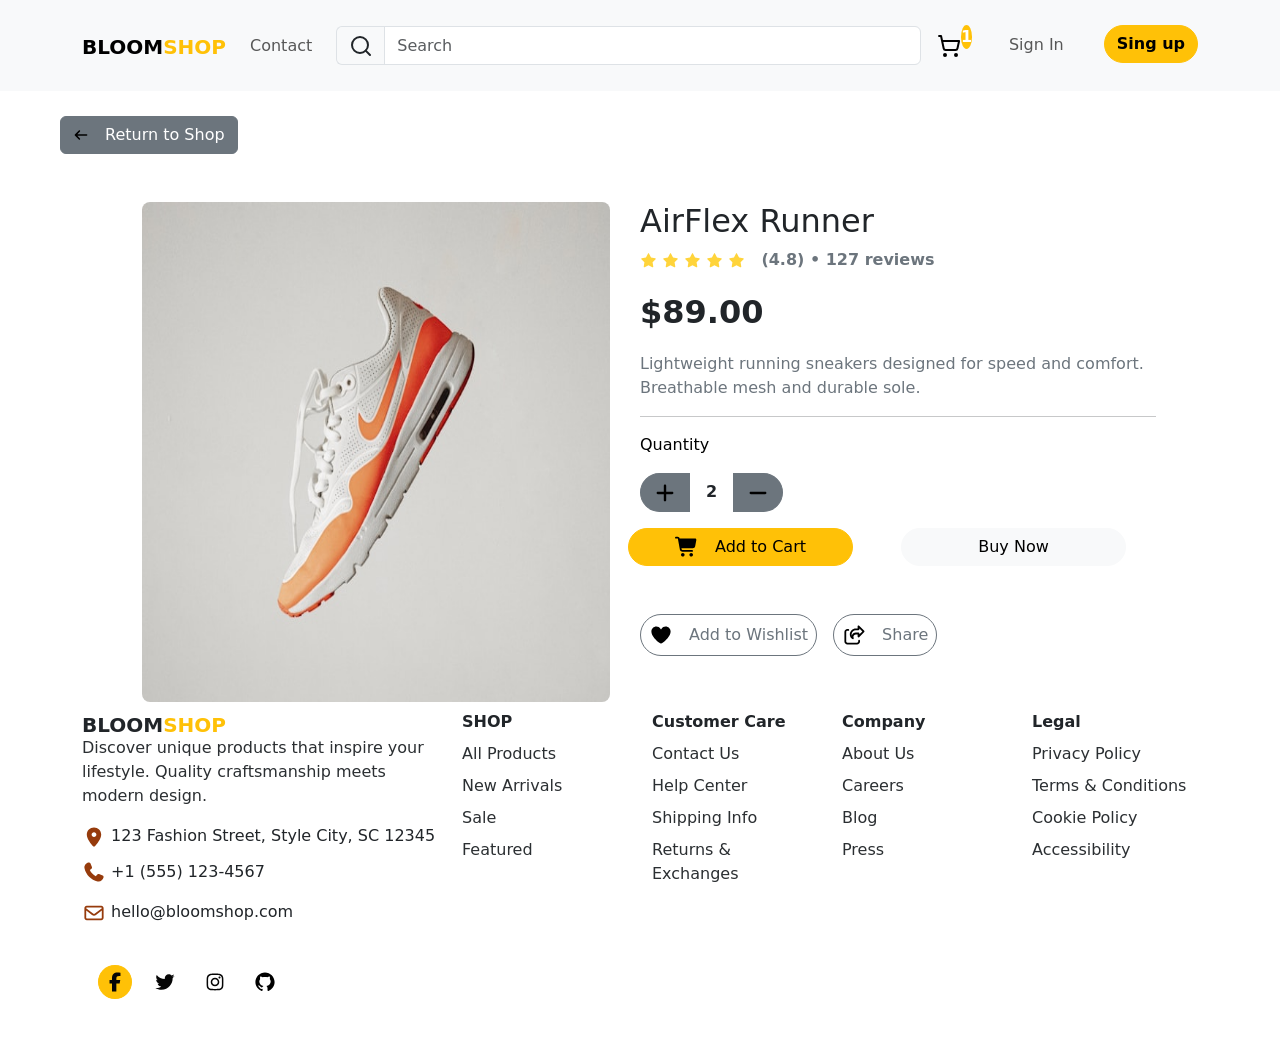
==== product_1.html @ fb699525 "Veiew Product !" ====
<!DOCTYPE html>
<html lang="en">
<head>
    <meta charset="UTF-8">
    <meta name="viewport" content="width=device-width, initial-scale=1.0">
    <title>BloomShop</title>
    <!-- Bootstrap CSS ! -->
    <link href="https://cdn.jsdelivr.net/npm/bootstrap@5.3.8/dist/css/bootstrap.min.css" rel="stylesheet" integrity="sha384-sRIl4kxILFvY47J16cr9ZwB07vP4J8+LH7qKQnuqkuIAvNWLzeN8tE5YBujZqJLB" crossorigin="anonymous">
    <!-- CSS Style ! -->
     <link rel="stylesheet" href="./assets/css/style.css">
</head>
<body>
    <!-- navbar  -->
    <nav class="navbar navbar-expand-lg bg-body-tertiary fixed-top">
        <div class="container">
            <button class="navbar-toggler ms-auto" type="button" data-bs-toggle="collapse" data-bs-target="#navbarTogglerDemo01" aria-controls="navbarTogglerDemo01" aria-expanded="false" aria-label="Toggle navigation">
            <span class="navbar-toggler-icon"></span>
            </button>
            <div class="collapse navbar-collapse" id="navbarTogglerDemo01">
            <a class="navbar-brand fw-bold fs-5 d-lg-flex d-inline-flex justify-content-center align-items-center pt-4 notranslate"  href="#">
                <p>BLOOM</p>
                <p class="text-warning">SHOP</p>
            </a>
            <ul class="navbar-nav me-auto mb-2 mb-lg-0">
                </li>
                <li class="nav-item">
                <a class="nav-link text-nowrap" href="#">Contact</a>
                </li>
            </ul>
            <form class="d-flex input-group w-100 ms-lg-3" role="search">
                <button class="btn border border-end-0" type="submit">
                    <svg xmlns="http://www.w3.org/2000/svg" width="24" height="24" viewBox="0 0 24 24" fill="none" stroke="currentColor" stroke-width="2" stroke-linecap="round" stroke-linejoin="round" class="lucide lucide-search h-5 w-5 text-gray-700" aria-hidden="true"><path d="m21 21-4.34-4.34"></path><circle cx="11" cy="11" r="8"></circle></svg>
                </button>
                <input class="form-control me-2" type="search" placeholder="Search" aria-label="Search"/>
            </form>
            <ul class="navbar-nav me-auto mb-2 mb-lg-0 mt-3 mt-lg-0 d-flex">
                <li class="nav-item">
                <a class="nav-link active position-relative" aria-current="page" href="#">
                    <svg xmlns="http://www.w3.org/2000/svg" width="24" height="24" viewBox="0 0 24 24" fill="none" stroke="currentColor" stroke-width="2" stroke-linecap="round" stroke-linejoin="round" class="lucide lucide-shopping-cart h-6 w-6 text-gray-700 group-hover:text-gray-900 transition-colors" aria-hidden="true"><circle cx="8" cy="21" r="1"></circle><circle cx="19" cy="21" r="1"></circle><path d="M2.05 2.05h2l2.66 12.42a2 2 0 0 0 2 1.58h9.78a2 2 0 0 0 1.95-1.57l1.65-7.43H5.12"></path></svg>
                    <span class="bg-warning text-white fw-bold rounded-circle position-absolute top-0 start-20 w-lg-25">1</span>
                </a>
                </li>
                <li class="nav-item mx-lg-4 text-nowrap mb-2 mb-lg-0">
                <a class="nav-link btn btn-dark rounded-pill px-lg-3" href="#">Sign In</a>
                </li>
                <li class="nav-item  d-block">
                <a class="btn btn-warning rounded-pill fw-bold small text-nowrap w-100" href="#">Sing up</a>
                </li>
            </ul>
            </div>
        </div>
    </nav>

    <!-- Button Return To Shop -->
    <div class = "back-home" style="margin-top: 100px;">
        <div class="container ms-5 pt-3 pb-5">
            <a href="./index.html" class="btn btn-secondary justify-content-center align-items-center d-inline-flex">
                <svg xmlns="http://www.w3.org/2000/svg" class="me-3" width="16" heigth = "16" viewBox="0 0 640 640"><!--!Font Awesome Free v7.3.1 by @fontawesome - https://fontawesome.com License - https://fontawesome.com/license/free Copyright 2026 Fonticons, Inc.--><path fill="rgb(0, 0, 0)" d="M73.4 297.4C60.9 309.9 60.9 330.2 73.4 342.7L233.4 502.7C245.9 515.2 266.2 515.2 278.7 502.7C291.2 490.2 291.2 469.9 278.7 457.4L173.3 352L544 352C561.7 352 576 337.7 576 320C576 302.3 561.7 288 544 288L173.3 288L278.7 182.6C291.2 170.1 291.2 149.8 278.7 137.3C266.2 124.8 245.9 124.8 233.4 137.3L73.4 297.3z"/></svg>
                Return to Shop
            </a>
        </div>
    </div>

    <!-- View Product -->
    <div class="view-product">
        <div class="container">
            <div class="row ms-lg-5">
                <!-- col left -->
                <div class="col-lg-5 col-xl-5 me-lg-2 me-lg-5 mb-3 mb-lg-0">
                    <img class="rounded-3" src="./assets/img/product_1.jpg" alt="AirFlex Runner">
                </div>
                <!-- col right -->
                <div class="col-lg-7 col-xl-6">
                    <div class="info-prodect">
                        <h2>AirFlex Runner</h2>
                        <div class="review d-flex">
                            <div class="start me-3">
                                <svg xmlns="http://www.w3.org/2000/svg" width = "17" height = "24" viewBox="0 0 640 640"><!--!Font Awesome Free v7.3.1 by @fontawesome - https://fontawesome.com License - https://fontawesome.com/license/free Copyright 2026 Fonticons, Inc.--><path fill="rgb(255, 212, 59)" d="M341.5 45.1C337.4 37.1 329.1 32 320.1 32C311.1 32 302.8 37.1 298.7 45.1L225.1 189.3L65.2 214.7C56.3 216.1 48.9 222.4 46.1 231C43.3 239.6 45.6 249 51.9 255.4L166.3 369.9L141.1 529.8C139.7 538.7 143.4 547.7 150.7 553C158 558.3 167.6 559.1 175.7 555L320.1 481.6L464.4 555C472.4 559.1 482.1 558.3 489.4 553C496.7 547.7 500.4 538.8 499 529.8L473.7 369.9L588.1 255.4C594.5 249 596.7 239.6 593.9 231C591.1 222.4 583.8 216.1 574.8 214.7L415 189.3L341.5 45.1z"/></svg>
                                <svg xmlns="http://www.w3.org/2000/svg" width = "17" height = "24" viewBox="0 0 640 640"><!--!Font Awesome Free v7.3.1 by @fontawesome - https://fontawesome.com License - https://fontawesome.com/license/free Copyright 2026 Fonticons, Inc.--><path fill="rgb(255, 212, 59)" d="M341.5 45.1C337.4 37.1 329.1 32 320.1 32C311.1 32 302.8 37.1 298.7 45.1L225.1 189.3L65.2 214.7C56.3 216.1 48.9 222.4 46.1 231C43.3 239.6 45.6 249 51.9 255.4L166.3 369.9L141.1 529.8C139.7 538.7 143.4 547.7 150.7 553C158 558.3 167.6 559.1 175.7 555L320.1 481.6L464.4 555C472.4 559.1 482.1 558.3 489.4 553C496.7 547.7 500.4 538.8 499 529.8L473.7 369.9L588.1 255.4C594.5 249 596.7 239.6 593.9 231C591.1 222.4 583.8 216.1 574.8 214.7L415 189.3L341.5 45.1z"/></svg>
                                <svg xmlns="http://www.w3.org/2000/svg" width = "17" height = "24" viewBox="0 0 640 640"><!--!Font Awesome Free v7.3.1 by @fontawesome - https://fontawesome.com License - https://fontawesome.com/license/free Copyright 2026 Fonticons, Inc.--><path fill="rgb(255, 212, 59)" d="M341.5 45.1C337.4 37.1 329.1 32 320.1 32C311.1 32 302.8 37.1 298.7 45.1L225.1 189.3L65.2 214.7C56.3 216.1 48.9 222.4 46.1 231C43.3 239.6 45.6 249 51.9 255.4L166.3 369.9L141.1 529.8C139.7 538.7 143.4 547.7 150.7 553C158 558.3 167.6 559.1 175.7 555L320.1 481.6L464.4 555C472.4 559.1 482.1 558.3 489.4 553C496.7 547.7 500.4 538.8 499 529.8L473.7 369.9L588.1 255.4C594.5 249 596.7 239.6 593.9 231C591.1 222.4 583.8 216.1 574.8 214.7L415 189.3L341.5 45.1z"/></svg>
                                <svg xmlns="http://www.w3.org/2000/svg" width = "17" height = "24" viewBox="0 0 640 640"><!--!Font Awesome Free v7.3.1 by @fontawesome - https://fontawesome.com License - https://fontawesome.com/license/free Copyright 2026 Fonticons, Inc.--><path fill="rgb(255, 212, 59)" d="M341.5 45.1C337.4 37.1 329.1 32 320.1 32C311.1 32 302.8 37.1 298.7 45.1L225.1 189.3L65.2 214.7C56.3 216.1 48.9 222.4 46.1 231C43.3 239.6 45.6 249 51.9 255.4L166.3 369.9L141.1 529.8C139.7 538.7 143.4 547.7 150.7 553C158 558.3 167.6 559.1 175.7 555L320.1 481.6L464.4 555C472.4 559.1 482.1 558.3 489.4 553C496.7 547.7 500.4 538.8 499 529.8L473.7 369.9L588.1 255.4C594.5 249 596.7 239.6 593.9 231C591.1 222.4 583.8 216.1 574.8 214.7L415 189.3L341.5 45.1z"/></svg>
                                <svg xmlns="http://www.w3.org/2000/svg" width = "17" height = "24" viewBox="0 0 640 640"><!--!Font Awesome Free v7.3.1 by @fontawesome - https://fontawesome.com License - https://fontawesome.com/license/free Copyright 2026 Fonticons, Inc.--><path fill="rgb(255, 212, 59)" d="M341.5 45.1C337.4 37.1 329.1 32 320.1 32C311.1 32 302.8 37.1 298.7 45.1L225.1 189.3L65.2 214.7C56.3 216.1 48.9 222.4 46.1 231C43.3 239.6 45.6 249 51.9 255.4L166.3 369.9L141.1 529.8C139.7 538.7 143.4 547.7 150.7 553C158 558.3 167.6 559.1 175.7 555L320.1 481.6L464.4 555C472.4 559.1 482.1 558.3 489.4 553C496.7 547.7 500.4 538.8 499 529.8L473.7 369.9L588.1 255.4C594.5 249 596.7 239.6 593.9 231C591.1 222.4 583.8 216.1 574.8 214.7L415 189.3L341.5 45.1z"/></svg>
                            </div>
                            <p class="fw-bold fs-6 text-secondary">(4.8) • 127 reviews</p>
                        </div>
                        <p class="fw-bold fs-2">$89.00</p>
                        <p class="text-secondary">Lightweight running sneakers designed for speed and comfort. Breathable mesh and durable sole.</p>
                        <hr>
                        <p class="text-black">Quantity</p>
                        <div class="quantity d-inline-flex justify-content-center align-items-baseline ">
                            <div class = "add btn btn-secondary rounded-start-pill">
                                <svg xmlns="http://www.w3.org/2000/svg" width = "24" height= "24" viewBox="0 0 640 640"><!--!Font Awesome Free v7.3.1 by @fontawesome - https://fontawesome.com License - https://fontawesome.com/license/free Copyright 2026 Fonticons, Inc.--><path fill="rgb(0, 0, 0)" d="M352 128C352 110.3 337.7 96 320 96C302.3 96 288 110.3 288 128L288 288L128 288C110.3 288 96 302.3 96 320C96 337.7 110.3 352 128 352L288 352L288 512C288 529.7 302.3 544 320 544C337.7 544 352 529.7 352 512L352 352L512 352C529.7 352 544 337.7 544 320C544 302.3 529.7 288 512 288L352 288L352 128z"/></svg>
                            </div>
                            <p class="fw-bold px-3">2</p>
                            <div class = "add btn btn-secondary rounded-end-pill">
                                <svg xmlns="http://www.w3.org/2000/svg" width = "24" height= "24" viewBox="0 0 640 640"><!--!Font Awesome Free v7.3.1 by @fontawesome - https://fontawesome.com License - https://fontawesome.com/license/free Copyright 2026 Fonticons, Inc.--><path fill="rgb(0, 0, 0)" d="M96 320C96 302.3 110.3 288 128 288L512 288C529.7 288 544 302.3 544 320C544 337.7 529.7 352 512 352L128 352C110.3 352 96 337.7 96 320z"/></svg>
                            </div>
                        </div>
                        <div class = "row d-flex mt-2 gap-5">
                            <div class="col-lg-5 btn btn-warning rounded-pill d-flex justify-content-center align-items-center">
                                <svg class="me-3" xmlns="http://www.w3.org/2000/svg" width = "24" height= "24" viewBox="0 0 640 640"><!--!Font Awesome Free v7.3.1 by @fontawesome - https://fontawesome.com License - https://fontawesome.com/license/free Copyright 2026 Fonticons, Inc.--><path fill="rgb(0, 0, 0)" d="M24 48C10.7 48 0 58.7 0 72C0 85.3 10.7 96 24 96L69.3 96C73.2 96 76.5 98.8 77.2 102.6L129.3 388.9C135.5 423.1 165.3 448 200.1 448L456 448C469.3 448 480 437.3 480 424C480 410.7 469.3 400 456 400L200.1 400C188.5 400 178.6 391.7 176.5 380.3L171.4 352L475 352C505.8 352 532.2 330.1 537.9 299.8L568.9 133.9C572.6 114.2 557.5 96 537.4 96L124.7 96L124.3 94C119.5 67.4 96.3 48 69.2 48L24 48zM208 576C234.5 576 256 554.5 256 528C256 501.5 234.5 480 208 480C181.5 480 160 501.5 160 528C160 554.5 181.5 576 208 576zM432 576C458.5 576 480 554.5 480 528C480 501.5 458.5 480 432 480C405.5 480 384 501.5 384 528C384 554.5 405.5 576 432 576z"/></svg>
                                Add to Cart
                            </div>
                            <div class="btn btn-light col-lg-5 rounded-pill">
                                Buy Now
                            </div>
                        </div>
                        <div class = "action-like d-flex mt-5 gap-3">
                            <div class = "btn btn-outline-secondary rounded-pill p-2  d-flex justify-content-center align-items-center">
                                <svg class = "me-3" xmlns="http://www.w3.org/2000/svg"  width = "24" height= "24" viewBox="0 0 640 640"><!--!Font Awesome Free v7.3.1 by @fontawesome - https://fontawesome.com License - https://fontawesome.com/license/free Copyright 2026 Fonticons, Inc.--><path fill="rgb(0, 0, 0)" d="M305 151.1L320 171.8L335 151.1C360 116.5 400.2 96 442.9 96C516.4 96 576 155.6 576 229.1L576 231.7C576 343.9 436.1 474.2 363.1 529.9C350.7 539.3 335.5 544 320 544C304.5 544 289.2 539.4 276.9 529.9C203.9 474.2 64 343.9 64 231.7L64 229.1C64 155.6 123.6 96 197.1 96C239.8 96 280 116.5 305 151.1z"/></svg>
                                Add to Wishlist
                            </div>
                            <div class = "btn btn-outline-secondary rounded-pill p-2 d-flex justify-content-center align-items-center">
                                <svg class = "me-3" xmlns="http://www.w3.org/2000/svg"  width = "24" height= "24"  viewBox="0 0 640 640"><!--!Font Awesome Free v7.3.1 by @fontawesome - https://fontawesome.com License - https://fontawesome.com/license/free Copyright 2026 Fonticons, Inc.--><path fill="rgb(0, 0, 0)" d="M457.5 71C450.6 64.1 440.3 62.1 431.3 65.8C422.3 69.5 416.5 78.3 416.5 88L416.5 144L368.5 144C280.1 144 208.5 215.6 208.5 304C208.5 350.7 229.2 384.4 252.1 407.4C260.2 415.6 268.6 422.3 276.4 427.8C285.6 434.3 298.1 433.5 306.5 425.9C314.9 418.3 316.7 405.9 311 396.1C307.4 389.8 304.5 381.2 304.5 369.4C304.5 333.2 333.8 303.9 370 303.9L416.5 303.9L416.5 359.9C416.5 369.6 422.3 378.4 431.3 382.1C440.3 385.8 450.6 383.8 457.5 376.9L593.5 240.9C602.9 231.5 602.9 216.3 593.5 207L457.5 71zM464.5 168L464.5 145.9L542.6 224L464.5 302.1L464.5 280C464.5 266.7 453.8 256 440.5 256L370 256C319.1 256 276.1 289.5 261.7 335.6C258.4 326.2 256.5 315.8 256.5 304C256.5 242.1 306.6 192 368.5 192L440.5 192C453.8 192 464.5 181.3 464.5 168zM144.5 160C100.3 160 64.5 195.8 64.5 240L64.5 496C64.5 540.2 100.3 576 144.5 576L400.5 576C444.7 576 480.5 540.2 480.5 496L480.5 472C480.5 458.7 469.8 448 456.5 448C443.2 448 432.5 458.7 432.5 472L432.5 496C432.5 513.7 418.2 528 400.5 528L144.5 528C126.8 528 112.5 513.7 112.5 496L112.5 240C112.5 222.3 126.8 208 144.5 208L168.5 208C181.8 208 192.5 197.3 192.5 184C192.5 170.7 181.8 160 168.5 160L144.5 160z"/></svg>
                                Share
                            </div>
                        </div>
                    </div>
                </div>
            </div>
        </div>
    </div>


    <!-- footer -->
     <footer>
        <div class="container pt-2">
            <div class="row">
                <!-- Cột 1 -->
                <div class="col-lg-4 col-md-6 mb-md-5 bg-white">
                    <div class="d-flex flex-column">
                        <a class="fw-bold fs-5 d-lg-flex d-inline-flex align-items-center text-decoration-none notranslate" style="margin-bottom: -20px;" href="#!">
                            <p class="text-dark">BLOOM</p>
                            <p class="text-warning">SHOP</p>
                        </a>
                        <p class="text-secondary-emphasis">Discover unique products that inspire your lifestyle. Quality craftsmanship meets modern design.</p>
                    </div>
                    <div class="d-flex flex-column gap-3">
                        <address  style="margin-bottom: -5px;">
                            <svg xmlns="http://www.w3.org/2000/svg"  width="24" height="24"  viewBox="0 0 640 640"><path fill="rgb(150, 59, 12)" d="M128 252.6C128 148.4 214 64 320 64C426 64 512 148.4 512 252.6C512 371.9 391.8 514.9 341.6 569.4C329.8 582.2 310.1 582.2 298.3 569.4C248.1 514.9 127.9 371.9 127.9 252.6zM320 320C355.3 320 384 291.3 384 256C384 220.7 355.3 192 320 192C284.7 192 256 220.7 256 256C256 291.3 284.7 320 320 320z"/></svg>
                            123 Fashion Street, Style City, SC 12345
                        </address>          
                        <div>
                            <svg xmlns="http://www.w3.org/2000/svg" width="24" height="24" viewBox="0 0 640 640"><path fill="rgb(150, 59, 12)" d="M224.2 89C216.3 70.1 195.7 60.1 176.1 65.4L170.6 66.9C106 84.5 50.8 147.1 66.9 223.3C104 398.3 241.7 536 416.7 573.1C493 589.3 555.5 534 573.1 469.4L574.6 463.9C580 444.2 569.9 423.6 551.1 415.8L453.8 375.3C437.3 368.4 418.2 373.2 406.8 387.1L368.2 434.3C297.9 399.4 241.3 341 208.8 269.3L253 233.3C266.9 222 271.6 202.9 264.8 186.3L224.2 89z"/></svg>
                            +1 (555) 123-4567
                        </div>        
                        <div>
                            <svg xmlns="http://www.w3.org/2000/svg" width="24" height="24" viewBox="0 0 640 640"><path fill="rgb(150, 59, 12)" d="M125.4 128C91.5 128 64 155.5 64 189.4C64 190.3 64 191.1 64.1 192L64 192L64 448C64 483.3 92.7 512 128 512L512 512C547.3 512 576 483.3 576 448L576 192L575.9 192C575.9 191.1 576 190.3 576 189.4C576 155.5 548.5 128 514.6 128L125.4 128zM528 256.3L528 448C528 456.8 520.8 464 512 464L128 464C119.2 464 112 456.8 112 448L112 256.3L266.8 373.7C298.2 397.6 341.7 397.6 373.2 373.7L528 256.3zM112 189.4C112 182 118 176 125.4 176L514.6 176C522 176 528 182 528 189.4C528 193.6 526 197.6 522.7 200.1L344.2 335.5C329.9 346.3 310.1 346.3 295.8 335.5L117.3 200.1C114 197.6 112 193.6 112 189.4z"/></svg>
                            hello@bloomshop.com
                        </div>     
                        <div class="mt-2 d-flex gap-3 p-3">
                            <a href="#!" class="text-decoration-none btn rounded-circle btn-warning p-1">
                                <svg xmlns="http://www.w3.org/2000/svg" width="24" height="24" viewBox="0 0 640 640"><path fill="rgb(6, 6, 6)" d="M240 363.3L240 576L356 576L356 363.3L442.5 363.3L460.5 265.5L356 265.5L356 230.9C356 179.2 376.3 159.4 428.7 159.4C445 159.4 458.1 159.8 465.7 160.6L465.7 71.9C451.4 68 416.4 64 396.2 64C289.3 64 240 114.5 240 223.4L240 265.5L174 265.5L174 363.3L240 363.3z"/></svg>
                            </a>                           
                            <a href="#!" class="text-decoration-none btn rounded-circle  p-1">
                                 <svg xmlns="http://www.w3.org/2000/svg" width="24" height="24" viewBox="0 0 640 640"><path fill="rgb(6, 6, 6)" d="M523.4 215.7C523.7 220.2 523.7 224.8 523.7 229.3C523.7 368 418.1 527.9 225.1 527.9C165.6 527.9 110.4 510.7 64 480.8C72.4 481.8 80.6 482.1 89.3 482.1C138.4 482.1 183.5 465.5 219.6 437.3C173.5 436.3 134.8 406.1 121.5 364.5C128 365.5 134.5 366.1 141.3 366.1C150.7 366.1 160.1 364.8 168.9 362.5C120.8 352.8 84.8 310.5 84.8 259.5L84.8 258.2C98.8 266 115 270.9 132.2 271.5C103.9 252.7 85.4 220.5 85.4 184.1C85.4 164.6 90.6 146.7 99.7 131.1C151.4 194.8 229 236.4 316.1 240.9C314.5 233.1 313.5 225 313.5 216.9C313.5 159.1 360.3 112 418.4 112C448.6 112 475.9 124.7 495.1 145.1C518.8 140.6 541.6 131.8 561.7 119.8C553.9 144.2 537.3 164.6 515.6 177.6C536.7 175.3 557.2 169.5 576 161.4C561.7 182.2 543.8 200.7 523.4 215.7z"/></svg>
                            </a>                            
                            <a href="#!" class="text-decoration-none btn rounded-circle  p-1">
                                <svg xmlns="http://www.w3.org/2000/svg" width="24" height="24" viewBox="0 0 640 640"><path fill="rgb(6, 6, 6)" d="M320.3 205C256.8 204.8 205.2 256.2 205 319.7C204.8 383.2 256.2 434.8 319.7 435C383.2 435.2 434.8 383.8 435 320.3C435.2 256.8 383.8 205.2 320.3 205zM319.7 245.4C360.9 245.2 394.4 278.5 394.6 319.7C394.8 360.9 361.5 394.4 320.3 394.6C279.1 394.8 245.6 361.5 245.4 320.3C245.2 279.1 278.5 245.6 319.7 245.4zM413.1 200.3C413.1 185.5 425.1 173.5 439.9 173.5C454.7 173.5 466.7 185.5 466.7 200.3C466.7 215.1 454.7 227.1 439.9 227.1C425.1 227.1 413.1 215.1 413.1 200.3zM542.8 227.5C541.1 191.6 532.9 159.8 506.6 133.6C480.4 107.4 448.6 99.2 412.7 97.4C375.7 95.3 264.8 95.3 227.8 97.4C192 99.1 160.2 107.3 133.9 133.5C107.6 159.7 99.5 191.5 97.7 227.4C95.6 264.4 95.6 375.3 97.7 412.3C99.4 448.2 107.6 480 133.9 506.2C160.2 532.4 191.9 540.6 227.8 542.4C264.8 544.5 375.7 544.5 412.7 542.4C448.6 540.7 480.4 532.5 506.6 506.2C532.8 480 541 448.2 542.8 412.3C544.9 375.3 544.9 264.5 542.8 227.5zM495 452C487.2 471.6 472.1 486.7 452.4 494.6C422.9 506.3 352.9 503.6 320.3 503.6C287.7 503.6 217.6 506.2 188.2 494.6C168.6 486.8 153.5 471.7 145.6 452C133.9 422.5 136.6 352.5 136.6 319.9C136.6 287.3 134 217.2 145.6 187.8C153.4 168.2 168.5 153.1 188.2 145.2C217.7 133.5 287.7 136.2 320.3 136.2C352.9 136.2 423 133.6 452.4 145.2C472 153 487.1 168.1 495 187.8C506.7 217.3 504 287.3 504 319.9C504 352.5 506.7 422.6 495 452z"/></svg>
                            </a>      
                            <a href="#!" class="text-decoration-none btn rounded-circle  p-1">
                                <svg xmlns="http://www.w3.org/2000/svg" width="24" height="24" viewBox="0 0 640 640"><path fill="rgb(0, 0, 0)" d="M280.5 426.5C214.5 418.5 168 371 168 309.5C168 284.5 177 257.5 192 239.5C185.5 223 186.5 188 194 173.5C214 171 241 181.5 257 196C276 190 296 187 320.5 187C345 187 365 190 383 195.5C398.5 181.5 426 171 446 173.5C453 187 454 222 447.5 239C463.5 258 472 283.5 472 309.5C472 371 425.5 417.5 358.5 426C375.5 437 387 461 387 488.5L387 540.5C387 555.5 399.5 564 414.5 558C505 523.5 576 433 576 321C576 179.5 461 64 319.5 64C178 64 64 179.5 64 321C64 432 134.5 524 229.5 558.5C243 563.5 256 554.5 256 541L256 501C249 504 240 506 232 506C199 506 179.5 488 165.5 454.5C160 441 154 433 142.5 431.5C136.5 431 134.5 428.5 134.5 425.5C134.5 419.5 144.5 415 154.5 415C169 415 181.5 424 194.5 442.5C204.5 457 215 463.5 227.5 463.5C240 463.5 248 459 259.5 447.5C268 439 274.5 431.5 280.5 426.5z"/></svg>
                            </a>    
                        </div>
                    </div>
                </div>
                <!-- Cột 2 -->
                <div class="col-lg-2 col-md-6">
                    <ul class="list-unstyled ">
                        <li class="fw-bold">
                            SHOP
                        </li>
                        <li class = "mt-2">
                            <a href="#!" class="text-decoration-none  text-secondary-emphasis fs-6  ">
                                All Products
                            </a>
                        </li>
                        <li class = "mt-2">
                            <a href="#!" class="text-decoration-none  text-secondary-emphasis fs-6  ">
                                New Arrivals
                            </a>
                        </li>
                        <li class = "mt-2">
                            <a href="#!" class="text-decoration-none  text-secondary-emphasis fs-6   ">
                                Sale
                            </a>
                        </li>
                        <li class = "mt-2">
                            <a href="#!" class="text-decoration-none  text-secondary-emphasis fs-6  ">
                                Featured
                            </a>
                        </li>
                    </ul>
                </div>
                <!-- Cột 3 -->
                <div class="col-lg-2 col-md-6">
                    <ul class="list-unstyled ">
                        <li class="fw-bold">
                           Customer Care
                        </li>
                        <li class = "mt-2">
                            <a href="#!" class="text-decoration-none  text-secondary-emphasis fs-6  ">
                                Contact Us
                            </a>
                        </li>
                        <li class = "mt-2">
                            <a href="#!" class="text-decoration-none  text-secondary-emphasis fs-6  ">
                                Help Center
                            </a>
                        </li>
                        <li class = "mt-2">
                            <a href="#!" class="text-decoration-none  text-secondary-emphasis fs-6   ">
                               Shipping Info
                            </a>
                        </li>
                        <li class = "mt-2">
                            <a href="#!" class="text-decoration-none  text-secondary-emphasis fs-6  ">
                                Returns & Exchanges
                            </a>
                        </li>
                    </ul>
                </div>
                <!-- Cột 4 -->
                <div class="col-lg-2 col-md-6">
                    <ul class="list-unstyled ">
                        <li class="fw-bold">
                            Company
                        </li>
                        <li class = "mt-2">
                            <a href="#!" class="text-decoration-none  text-secondary-emphasis fs-6  ">
                                About Us
                            </a>
                        </li>
                        <li class = "mt-2">
                            <a href="#!" class="text-decoration-none  text-secondary-emphasis fs-6  ">
                                Careers
                            </a>
                        </li>
                        <li class = "mt-2">
                            <a href="#!" class="text-decoration-none  text-secondary-emphasis fs-6   ">
                                Blog
                            </a>
                        </li>
                        <li class = "mt-2">
                            <a href="#!" class="text-decoration-none  text-secondary-emphasis fs-6  ">
                                Press
                            </a>
                        </li>
                    </ul>
                </div>
                <!-- Cột 5 -->
                <div class="col-lg-2 col-md-6">
                    <ul class="list-unstyled ">
                        <li class="fw-bold">
                            Legal
                        </li>
                        <li class = "mt-2">
                            <a href="#!" class="text-decoration-none  text-secondary-emphasis fs-6  ">
                                Privacy Policy
                            </a>
                        </li>
                        <li class = "mt-2">
                            <a href="#!" class="text-decoration-none  text-secondary-emphasis fs-6  ">
                                Terms & Conditions
                            </a>
                        </li>
                        <li class = "mt-2">
                            <a href="#!" class="text-decoration-none  text-secondary-emphasis fs-6   ">
                                Cookie Policy
                            </a>
                        </li>
                        <li class = "mt-2">
                            <a href="#!" class="text-decoration-none  text-secondary-emphasis fs-6  ">
                                Accessibility
                            </a>
                        </li>
                    </ul>
                </div>
            </div>
        </div>
     </footer>
     <!-- Bootstrap JavaScript ! -->
     <script src="https://cdn.jsdelivr.net/npm/bootstrap@5.3.8/dist/js/bootstrap.bundle.min.js" integrity="sha384-FKyoEForCGlyvwx9Hj09JcYn3nv7wiPVlz7YYwJrWVcXK/BmnVDxM+D2scQbITxI" crossorigin="anonymous"></script>
</body>
</html>
---- assets/css/style.css ----
.list-product .card-img-top{
    height: 400px;
    width: 100%;
    background-size: cover;
}

.view-product img{
    width:   468px;
    height: 500px;
    background-size: cover;
}
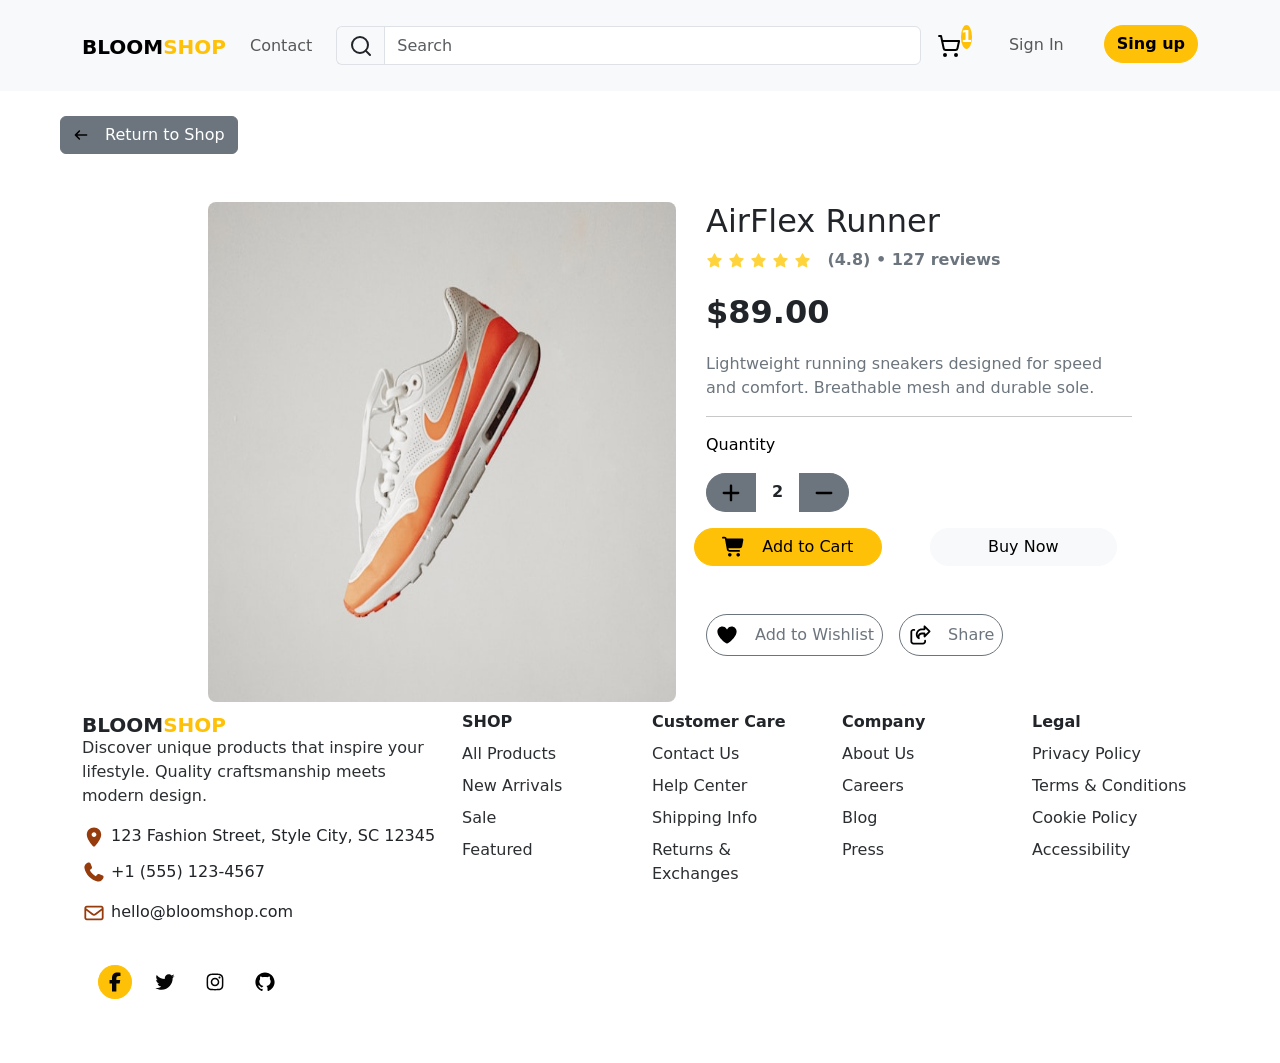
==== commit 56653ff1: "View Product !" ====
--- a/product_1.html
+++ b/product_1.html
@@ -64,13 +64,13 @@
     <!-- View Product -->
     <div class="view-product">
         <div class="container">
-            <div class="row ms-lg-5">
+            <div class="row ms-lg-5 justify-content-center gy-4">
                 <!-- col left -->
-                <div class="col-lg-5 col-xl-5 me-lg-2 me-lg-5 mb-3 mb-lg-0">
+                <div class="col-lg-5 col-xl-5 me-lg-5 mb-3 mb-lg-0">
                     <img class="rounded-3" src="./assets/img/product_1.jpg" alt="AirFlex Runner">
                 </div>
                 <!-- col right -->
-                <div class="col-lg-7 col-xl-6">
+                <div class="col-lg-7 col-xl-5">
                     <div class="info-prodect">
                         <h2>AirFlex Runner</h2>
                         <div class="review d-flex">
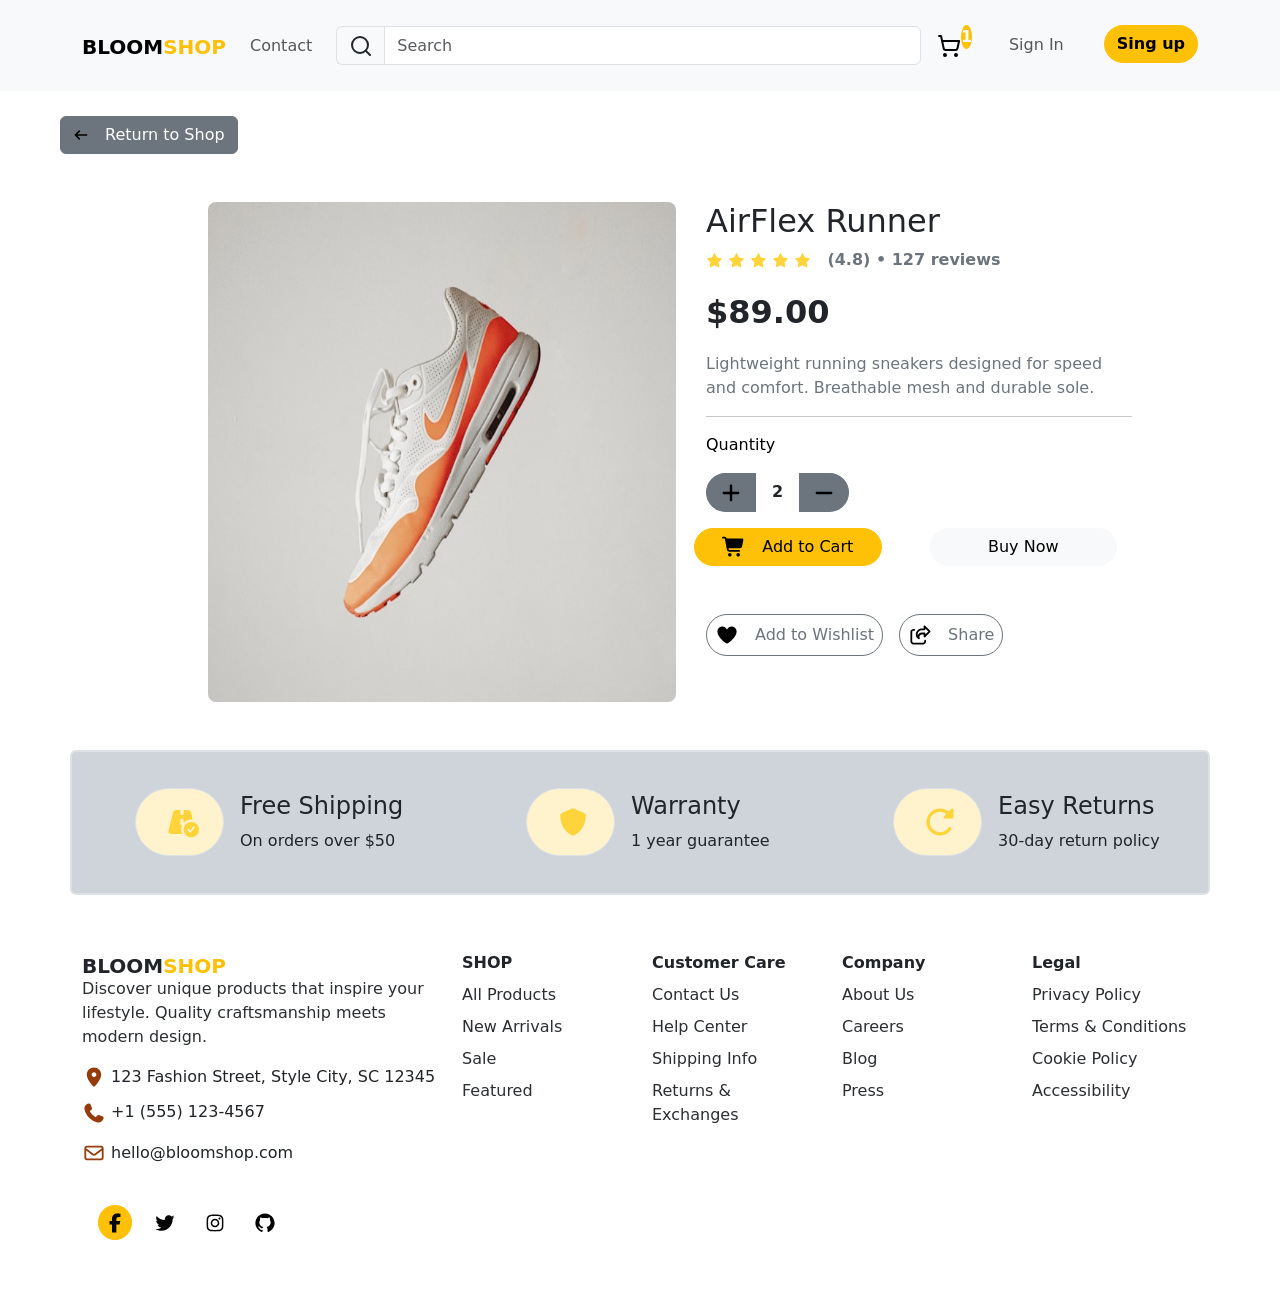
==== commit 92ae8eab: "product_1.html :add  List Card" ====
--- a/product_1.html
+++ b/product_1.html
@@ -121,7 +121,55 @@
         </div>
     </div>
 
-
+    <!-- List Card -->
+    <div class="list-card ">
+        <div class="container">
+            <div class="row bg-dark-subtle my-5 border border-2 rounded-2">
+                <!-- item 1 -->
+                <div class="col-4 my-4 d-flex justify-content-center align-items-center">
+                    <div class = "bg-warning-subtle d-inline p-3 border rounded-pill  mx-3 w-25">
+                        <svg xmlns="http://www.w3.org/2000/svg" style="margin-left: 13px;" width = "34px" height = "34px" viewBox="0 0 640 640"><!--!Font Awesome Free v7.3.1 by @fontawesome - https://fontawesome.com License - https://fontawesome.com/license/free Copyright 2026 Fonticons, Inc.--><path fill="rgb(255, 212, 59)" d="M288 96L211.7 96C182.3 96 156.6 116.1 149.6 144.6L65.4 484.5C57.9 514.7 80.8 544 112 544L321.4 544C310.2 519.6 304 492.6 304 464C304 435.4 310.2 408.3 321.4 384C320.9 384 320.4 384 319.9 384C302.2 384 287.9 369.7 287.9 352L287.9 288C287.9 270.3 302.2 256 319.9 256C337.6 256 351.9 270.3 351.9 288L351.9 337C387.1 297.1 438.6 272 495.9 272C504.9 272 513.7 272.6 522.4 273.8L490.4 144.6C483.4 116.1 457.8 96 428.3 96L351.9 96L351.9 160C351.9 177.7 337.6 192 319.9 192C302.2 192 287.9 177.7 287.9 160L287.9 96zM640 464C640 384.5 575.5 320 496 320C416.5 320 352 384.5 352 464C352 543.5 416.5 608 496 608C575.5 608 640 543.5 640 464zM553.4 403.1C560.5 408.3 562.1 418.3 556.9 425.4L492.9 513.4C490.1 517.2 485.9 519.6 481.2 519.9C476.5 520.2 471.9 518.6 468.6 515.3L428.6 475.3C422.4 469.1 422.4 458.9 428.6 452.7C434.8 446.5 445 446.5 451.2 452.7L478 479.5L531 406.6C536.2 399.5 546.2 397.9 553.4 403.1z"/></svg>
+                    </div>                        
+                    <div class="mt-3">
+                        <h3 class="fs-4 text-nowrap">
+                            Free Shipping
+                        </h3>
+                        <p>
+                        On orders over $50
+                        </p>
+                    </div>
+                </div>
+                <!-- item 2 -->
+                <div class="col-4 my-4 d-flex justify-content-center align-items-center">
+                    <div class = "bg-warning-subtle d-inline p-3 border rounded-pill  mx-3 w-25">
+                        <svg xmlns="http://www.w3.org/2000/svg" style="margin-left: 13px;" width = "34px" height = "34px" viewBox="0 0 640 640"><!--!Font Awesome Free v7.3.1 by @fontawesome - https://fontawesome.com License - https://fontawesome.com/license/free Copyright 2026 Fonticons, Inc.--><path fill="rgb(255, 212, 59)" d="M320 64C324.6 64 329.2 65 333.4 66.9L521.8 146.8C543.8 156.1 560.2 177.8 560.1 204C559.6 303.2 518.8 484.7 346.5 567.2C329.8 575.2 310.4 575.2 293.7 567.2C121.3 484.7 80.6 303.2 80.1 204C80 177.8 96.4 156.1 118.4 146.8L306.7 66.9C310.9 65 315.4 64 320 64z"/></svg>
+                    </div>                        
+                    <div class="mt-3">
+                        <h3 class="fs-4 text-nowrap">
+                            Warranty
+                        </h3>
+                        <p>
+                        1 year guarantee
+                        </p>
+                    </div>
+                </div>
+                <!-- item 3 -->
+                <div class="col-4 my-4 d-flex justify-content-center align-items-center">
+                    <div class = "bg-warning-subtle d-inline p-3 border rounded-pill  mx-3 w-25">
+                        <svg xmlns="http://www.w3.org/2000/svg" style="margin-left: 13px;" width = "34px" height = "34px" viewBox="0 0 640 640"><!--!Font Awesome Free v7.3.1 by @fontawesome - https://fontawesome.com License - https://fontawesome.com/license/free Copyright 2026 Fonticons, Inc.--><path fill="rgb(255, 212, 59)" d="M552 256L408 256C398.3 256 389.5 250.2 385.8 241.2C382.1 232.2 384.1 221.9 391 215L437.7 168.3C362.4 109.7 253.4 115 184.2 184.2C109.2 259.2 109.2 380.7 184.2 455.7C259.2 530.7 380.7 530.7 455.7 455.7C463.9 447.5 471.2 438.8 477.6 429.6C487.7 415.1 507.7 411.6 522.2 421.7C536.7 431.8 540.2 451.8 530.1 466.3C521.6 478.5 511.9 490.1 501 501C401 601 238.9 601 139 501C39.1 401 39 239 139 139C233.3 44.7 382.7 39.4 483.3 122.8L535 71C541.9 64.1 552.2 62.1 561.2 65.8C570.2 69.5 576 78.3 576 88L576 232C576 245.3 565.3 256 552 256z"/></svg>
+                    </div>                        
+                    <div class="mt-3">
+                        <h3 class="fs-4 text-nowrap">
+                            Easy Returns
+                        </h3>
+                        <p>
+                        30-day return policy
+                        </p>
+                    </div>
+                </div>
+            </div>
+        </div>
+    </div>
     <!-- footer -->
      <footer>
         <div class="container pt-2">
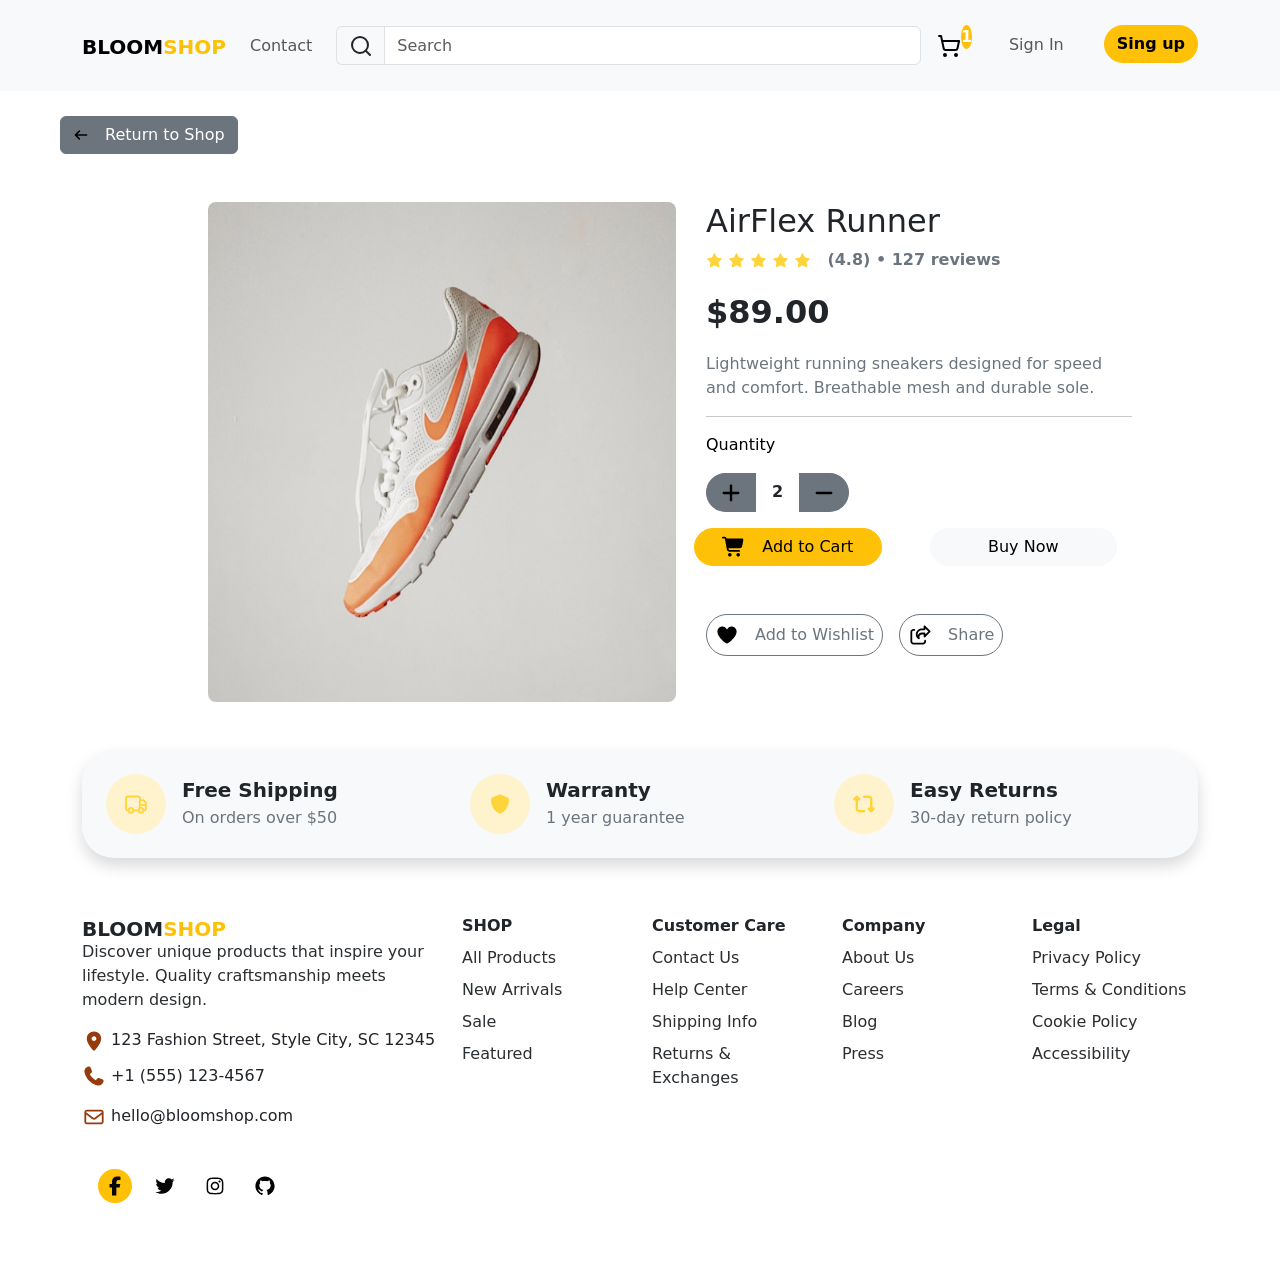
==== commit f0274cf8: "product_1.html :add  List Card" ====
--- a/product_1.html
+++ b/product_1.html
@@ -122,53 +122,77 @@
     </div>
 
     <!-- List Card -->
-    <div class="list-card ">
-        <div class="container">
-            <div class="row bg-dark-subtle my-5 border border-2 rounded-2">
-                <!-- item 1 -->
-                <div class="col-4 my-4 d-flex justify-content-center align-items-center">
-                    <div class = "bg-warning-subtle d-inline p-3 border rounded-pill  mx-3 w-25">
-                        <svg xmlns="http://www.w3.org/2000/svg" style="margin-left: 13px;" width = "34px" height = "34px" viewBox="0 0 640 640"><!--!Font Awesome Free v7.3.1 by @fontawesome - https://fontawesome.com License - https://fontawesome.com/license/free Copyright 2026 Fonticons, Inc.--><path fill="rgb(255, 212, 59)" d="M288 96L211.7 96C182.3 96 156.6 116.1 149.6 144.6L65.4 484.5C57.9 514.7 80.8 544 112 544L321.4 544C310.2 519.6 304 492.6 304 464C304 435.4 310.2 408.3 321.4 384C320.9 384 320.4 384 319.9 384C302.2 384 287.9 369.7 287.9 352L287.9 288C287.9 270.3 302.2 256 319.9 256C337.6 256 351.9 270.3 351.9 288L351.9 337C387.1 297.1 438.6 272 495.9 272C504.9 272 513.7 272.6 522.4 273.8L490.4 144.6C483.4 116.1 457.8 96 428.3 96L351.9 96L351.9 160C351.9 177.7 337.6 192 319.9 192C302.2 192 287.9 177.7 287.9 160L287.9 96zM640 464C640 384.5 575.5 320 496 320C416.5 320 352 384.5 352 464C352 543.5 416.5 608 496 608C575.5 608 640 543.5 640 464zM553.4 403.1C560.5 408.3 562.1 418.3 556.9 425.4L492.9 513.4C490.1 517.2 485.9 519.6 481.2 519.9C476.5 520.2 471.9 518.6 468.6 515.3L428.6 475.3C422.4 469.1 422.4 458.9 428.6 452.7C434.8 446.5 445 446.5 451.2 452.7L478 479.5L531 406.6C536.2 399.5 546.2 397.9 553.4 403.1z"/></svg>
-                    </div>                        
-                    <div class="mt-3">
-                        <h3 class="fs-4 text-nowrap">
-                            Free Shipping
-                        </h3>
-                        <p>
-                        On orders over $50
+    <div class="container my-5">
+    <div class="bg-light rounded-5 shadow p-4">
+
+        <div class="row text-center text-md-start">
+
+            <!-- Item 1 -->
+            <div class="col-md-4">
+                <div class="d-flex align-items-center justify-content-center justify-content-md-start">
+
+                    <div class="bg-warning-subtle rounded-circle d-flex align-items-center justify-content-center"
+                         style="width:60px;height:60px;">
+                        <!-- Icon -->
+                        <svg xmlns="http://www.w3.org/2000/svg" width = "24" height = "24" viewBox="0 0 640 640"><!--!Font Awesome Free v7.3.1 by @fontawesome - https://fontawesome.com License - https://fontawesome.com/license/free Copyright 2026 Fonticons, Inc.--><path fill="rgb(255, 212, 59)" d="M96 144C87.2 144 80 151.2 80 160L80 448C80 456.8 87.2 464 96 464L99.3 464C109.7 427.1 143.7 400 184 400C224.3 400 258.2 427.1 268.7 464L371.3 464C376.2 446.6 386.4 431.3 400 420.1L400 160C400 151.2 392.8 144 384 144L96 144zM99.3 512L96 512C60.7 512 32 483.3 32 448L32 160C32 124.7 60.7 96 96 96L384 96C419.3 96 448 124.7 448 160L448 192L503.4 192C520.4 192 536.7 198.7 548.7 210.7L589.3 251.3C601.3 263.3 608 279.6 608 296.6L608 448C608 483.3 579.3 512 544 512L540.7 512C530.3 548.9 496.3 576 456 576C415.7 576 381.8 548.9 371.3 512L268.7 512C258.3 548.9 224.3 576 184 576C143.7 576 109.8 548.9 99.3 512zM448 320L560 320L560 296.6C560 292.4 558.3 288.3 555.3 285.3L514.7 244.7C511.7 241.7 507.6 240 503.4 240L448 240L448 320zM448 368L448 400.4C450.6 400.2 453.3 400 456 400C496.3 400 530.2 427.1 540.7 464L544 464C552.8 464 560 456.8 560 448L560 368L448 368zM184 528C206.1 528 224 510.1 224 488C224 465.9 206.1 448 184 448C161.9 448 144 465.9 144 488C144 510.1 161.9 528 184 528zM456 528C478.1 528 496 510.1 496 488C496 465.9 478.1 448 456 448C433.9 448 416 465.9 416 488C416 510.1 433.9 528 456 528z"/></svg>
+                    </div>
+
+                    <div class="ms-3">
+                        <h5 class="fw-bold mb-1">Free Shipping</h5>
+                        <p class="text-secondary mb-0">
+                            On orders over $50
                         </p>
                     </div>
-                </div>
-                <!-- item 2 -->
-                <div class="col-4 my-4 d-flex justify-content-center align-items-center">
-                    <div class = "bg-warning-subtle d-inline p-3 border rounded-pill  mx-3 w-25">
-                        <svg xmlns="http://www.w3.org/2000/svg" style="margin-left: 13px;" width = "34px" height = "34px" viewBox="0 0 640 640"><!--!Font Awesome Free v7.3.1 by @fontawesome - https://fontawesome.com License - https://fontawesome.com/license/free Copyright 2026 Fonticons, Inc.--><path fill="rgb(255, 212, 59)" d="M320 64C324.6 64 329.2 65 333.4 66.9L521.8 146.8C543.8 156.1 560.2 177.8 560.1 204C559.6 303.2 518.8 484.7 346.5 567.2C329.8 575.2 310.4 575.2 293.7 567.2C121.3 484.7 80.6 303.2 80.1 204C80 177.8 96.4 156.1 118.4 146.8L306.7 66.9C310.9 65 315.4 64 320 64z"/></svg>
-                    </div>                        
-                    <div class="mt-3">
-                        <h3 class="fs-4 text-nowrap">
-                            Warranty
-                        </h3>
-                        <p>
-                        1 year guarantee
+
+                </div>
+            </div>
+
+            <!-- Item 2 -->
+            <div class="col-md-4 mt-4 mt-md-0">
+                <div class="d-flex align-items-center justify-content-center justify-content-md-start">
+
+                    <div class="bg-warning-subtle rounded-circle d-flex align-items-center justify-content-center"
+                         style="width:60px;height:60px;">
+                        <svg xmlns="http://www.w3.org/2000/svg"  width = "24" height = "24" viewBox="0 0 640 640"><!--!Font Awesome Free v7.3.1 by @fontawesome - https://fontawesome.com License - https://fontawesome.com/license/free Copyright 2026 Fonticons, Inc.--><path fill="rgb(255, 212, 59)" d="M320 64C324.6 64 329.2 65 333.4 66.9L521.8 146.8C543.8 156.1 560.2 177.8 560.1 204C559.6 303.2 518.8 484.7 346.5 567.2C329.8 575.2 310.4 575.2 293.7 567.2C121.3 484.7 80.6 303.2 80.1 204C80 177.8 96.4 156.1 118.4 146.8L306.7 66.9C310.9 65 315.4 64 320 64z"/></svg>
+                    </div>
+
+                    <div class="ms-3">
+                        <h5 class="fw-bold mb-1">Warranty</h5>
+                        <p class="text-secondary mb-0">
+                            1 year guarantee
                         </p>
                     </div>
-                </div>
-                <!-- item 3 -->
-                <div class="col-4 my-4 d-flex justify-content-center align-items-center">
-                    <div class = "bg-warning-subtle d-inline p-3 border rounded-pill  mx-3 w-25">
-                        <svg xmlns="http://www.w3.org/2000/svg" style="margin-left: 13px;" width = "34px" height = "34px" viewBox="0 0 640 640"><!--!Font Awesome Free v7.3.1 by @fontawesome - https://fontawesome.com License - https://fontawesome.com/license/free Copyright 2026 Fonticons, Inc.--><path fill="rgb(255, 212, 59)" d="M552 256L408 256C398.3 256 389.5 250.2 385.8 241.2C382.1 232.2 384.1 221.9 391 215L437.7 168.3C362.4 109.7 253.4 115 184.2 184.2C109.2 259.2 109.2 380.7 184.2 455.7C259.2 530.7 380.7 530.7 455.7 455.7C463.9 447.5 471.2 438.8 477.6 429.6C487.7 415.1 507.7 411.6 522.2 421.7C536.7 431.8 540.2 451.8 530.1 466.3C521.6 478.5 511.9 490.1 501 501C401 601 238.9 601 139 501C39.1 401 39 239 139 139C233.3 44.7 382.7 39.4 483.3 122.8L535 71C541.9 64.1 552.2 62.1 561.2 65.8C570.2 69.5 576 78.3 576 88L576 232C576 245.3 565.3 256 552 256z"/></svg>
-                    </div>                        
-                    <div class="mt-3">
-                        <h3 class="fs-4 text-nowrap">
-                            Easy Returns
-                        </h3>
-                        <p>
-                        30-day return policy
+
+                </div>
+            </div>
+
+            <!-- Item 3 -->
+            <div class="col-md-4 mt-4 mt-md-0">
+                <div class="d-flex align-items-center justify-content-center justify-content-md-start">
+
+                    <div class="bg-warning-subtle rounded-circle d-flex align-items-center justify-content-center"
+                         style="width:60px;height:60px;">
+                        <svg xmlns="http://www.w3.org/2000/svg"  width = "24" height = "24" viewBox="0 0 640 640"><!--!Font Awesome Free v7.3.1 by @fontawesome - https://fontawesome.com License - https://fontawesome.com/license/free Copyright 2026 Fonticons, Inc.--><path fill="rgb(255, 212, 59)" d="M150.6 105.4C138.1 92.9 117.8 92.9 105.3 105.4L41.3 169.4C32.1 178.6 29.4 192.3 34.4 204.3C39.4 216.3 51.1 224 64 224L96 224L96 448C96 501 139 544 192 544L320 544C337.7 544 352 529.7 352 512C352 494.3 337.7 480 320 480L192 480C174.3 480 160 465.7 160 448L160 224L192 224C204.9 224 216.6 216.2 221.6 204.2C226.6 192.2 223.8 178.5 214.7 169.3L150.7 105.3zM489.4 534.6C501.9 547.1 522.2 547.1 534.7 534.6L598.7 470.6C607.9 461.4 610.6 447.7 605.6 435.7C600.6 423.7 588.9 416 576 416L544 416L544 192C544 139 501 96 448 96L320 96C302.3 96 288 110.3 288 128C288 145.7 302.3 160 320 160L448 160C465.7 160 480 174.3 480 192L480 416L448 416C435.1 416 423.4 423.8 418.4 435.8C413.4 447.8 416.2 461.5 425.3 470.7L489.3 534.7z"/></svg>
+                    </div>
+
+                    <div class="ms-3">
+                        <h5 class="fw-bold mb-1">Easy Returns</h5>
+                        <p class="text-secondary mb-0">
+                            30-day return policy
                         </p>
                     </div>
-                </div>
-            </div>
-        </div>
+
+                </div>
+            </div>
+
+        </div>
+
+    </div>
+</div>
+
+    <!-- Related Products -->
+    <div class="related-prodects">
+        <div class="container"></div>
     </div>
     <!-- footer -->
      <footer>
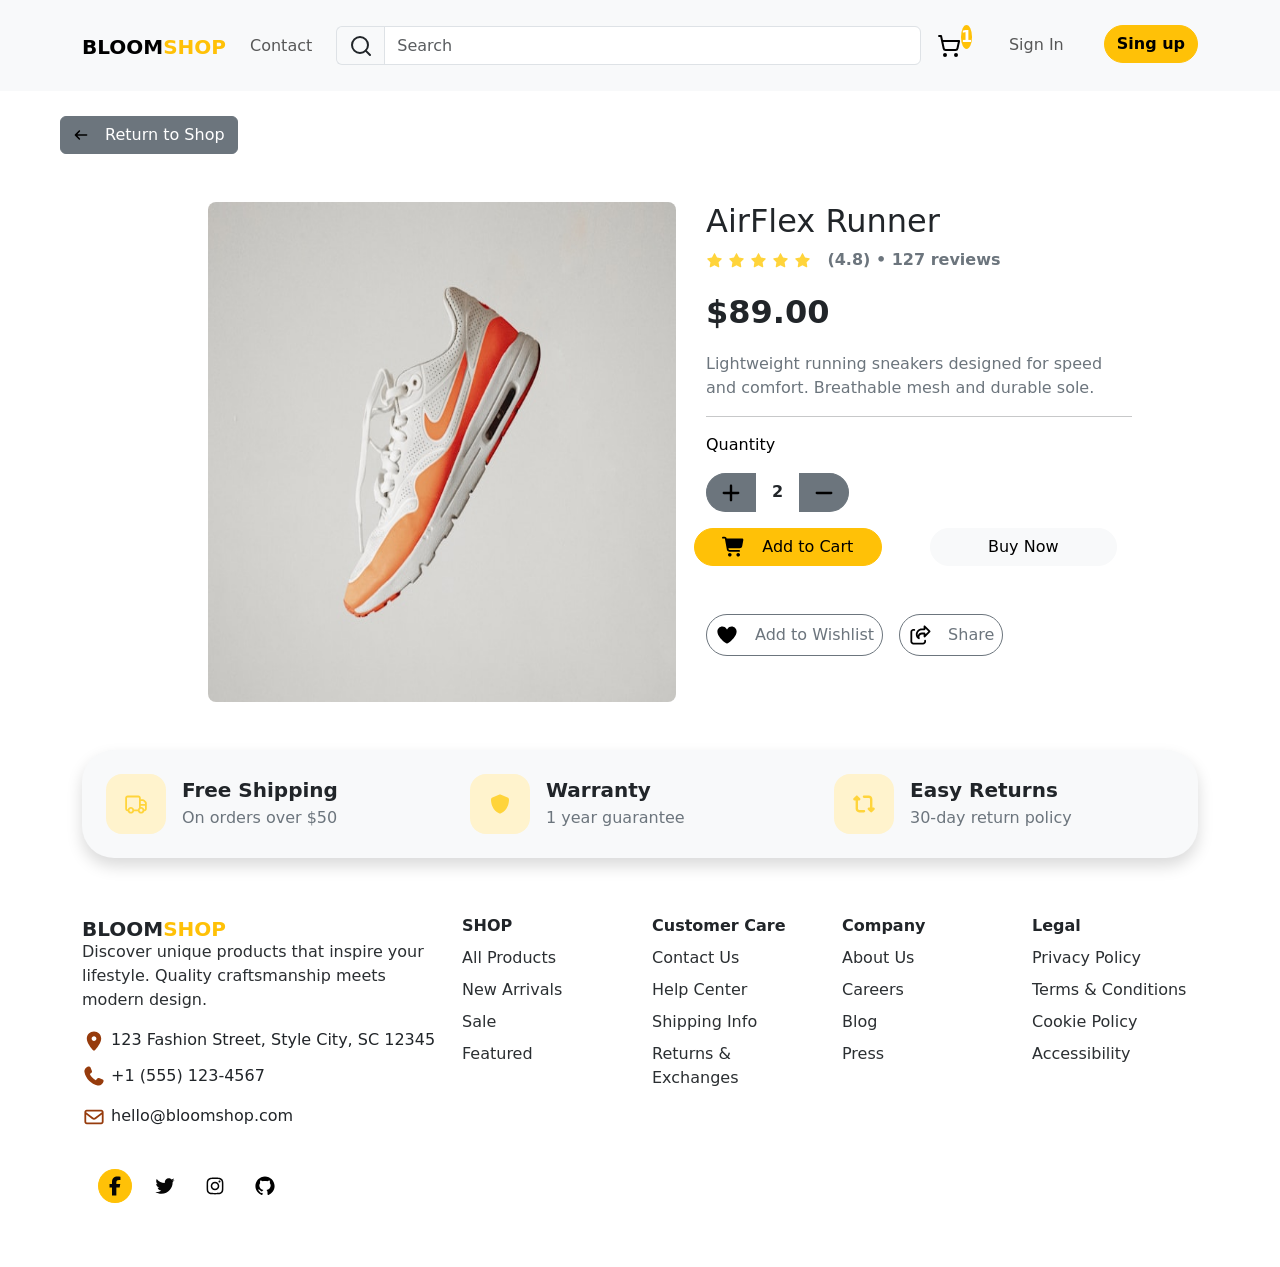
==== commit 08cc83f0: "product_1.html :add  List Card" ====
--- a/product_1.html
+++ b/product_1.html
@@ -131,7 +131,7 @@
             <div class="col-md-4">
                 <div class="d-flex align-items-center justify-content-center justify-content-md-start">
 
-                    <div class="bg-warning-subtle rounded-circle d-flex align-items-center justify-content-center"
+                    <div class="bg-warning-subtle rounded-4 d-flex align-items-center justify-content-center"
                          style="width:60px;height:60px;">
                         <!-- Icon -->
                         <svg xmlns="http://www.w3.org/2000/svg" width = "24" height = "24" viewBox="0 0 640 640"><!--!Font Awesome Free v7.3.1 by @fontawesome - https://fontawesome.com License - https://fontawesome.com/license/free Copyright 2026 Fonticons, Inc.--><path fill="rgb(255, 212, 59)" d="M96 144C87.2 144 80 151.2 80 160L80 448C80 456.8 87.2 464 96 464L99.3 464C109.7 427.1 143.7 400 184 400C224.3 400 258.2 427.1 268.7 464L371.3 464C376.2 446.6 386.4 431.3 400 420.1L400 160C400 151.2 392.8 144 384 144L96 144zM99.3 512L96 512C60.7 512 32 483.3 32 448L32 160C32 124.7 60.7 96 96 96L384 96C419.3 96 448 124.7 448 160L448 192L503.4 192C520.4 192 536.7 198.7 548.7 210.7L589.3 251.3C601.3 263.3 608 279.6 608 296.6L608 448C608 483.3 579.3 512 544 512L540.7 512C530.3 548.9 496.3 576 456 576C415.7 576 381.8 548.9 371.3 512L268.7 512C258.3 548.9 224.3 576 184 576C143.7 576 109.8 548.9 99.3 512zM448 320L560 320L560 296.6C560 292.4 558.3 288.3 555.3 285.3L514.7 244.7C511.7 241.7 507.6 240 503.4 240L448 240L448 320zM448 368L448 400.4C450.6 400.2 453.3 400 456 400C496.3 400 530.2 427.1 540.7 464L544 464C552.8 464 560 456.8 560 448L560 368L448 368zM184 528C206.1 528 224 510.1 224 488C224 465.9 206.1 448 184 448C161.9 448 144 465.9 144 488C144 510.1 161.9 528 184 528zM456 528C478.1 528 496 510.1 496 488C496 465.9 478.1 448 456 448C433.9 448 416 465.9 416 488C416 510.1 433.9 528 456 528z"/></svg>
@@ -151,7 +151,7 @@
             <div class="col-md-4 mt-4 mt-md-0">
                 <div class="d-flex align-items-center justify-content-center justify-content-md-start">
 
-                    <div class="bg-warning-subtle rounded-circle d-flex align-items-center justify-content-center"
+                    <div class="bg-warning-subtle rounded-4 d-flex align-items-center justify-content-center"
                          style="width:60px;height:60px;">
                         <svg xmlns="http://www.w3.org/2000/svg"  width = "24" height = "24" viewBox="0 0 640 640"><!--!Font Awesome Free v7.3.1 by @fontawesome - https://fontawesome.com License - https://fontawesome.com/license/free Copyright 2026 Fonticons, Inc.--><path fill="rgb(255, 212, 59)" d="M320 64C324.6 64 329.2 65 333.4 66.9L521.8 146.8C543.8 156.1 560.2 177.8 560.1 204C559.6 303.2 518.8 484.7 346.5 567.2C329.8 575.2 310.4 575.2 293.7 567.2C121.3 484.7 80.6 303.2 80.1 204C80 177.8 96.4 156.1 118.4 146.8L306.7 66.9C310.9 65 315.4 64 320 64z"/></svg>
                     </div>
@@ -170,7 +170,7 @@
             <div class="col-md-4 mt-4 mt-md-0">
                 <div class="d-flex align-items-center justify-content-center justify-content-md-start">
 
-                    <div class="bg-warning-subtle rounded-circle d-flex align-items-center justify-content-center"
+                    <div class="bg-warning-subtle rounded-4 d-flex align-items-center justify-content-center"
                          style="width:60px;height:60px;">
                         <svg xmlns="http://www.w3.org/2000/svg"  width = "24" height = "24" viewBox="0 0 640 640"><!--!Font Awesome Free v7.3.1 by @fontawesome - https://fontawesome.com License - https://fontawesome.com/license/free Copyright 2026 Fonticons, Inc.--><path fill="rgb(255, 212, 59)" d="M150.6 105.4C138.1 92.9 117.8 92.9 105.3 105.4L41.3 169.4C32.1 178.6 29.4 192.3 34.4 204.3C39.4 216.3 51.1 224 64 224L96 224L96 448C96 501 139 544 192 544L320 544C337.7 544 352 529.7 352 512C352 494.3 337.7 480 320 480L192 480C174.3 480 160 465.7 160 448L160 224L192 224C204.9 224 216.6 216.2 221.6 204.2C226.6 192.2 223.8 178.5 214.7 169.3L150.7 105.3zM489.4 534.6C501.9 547.1 522.2 547.1 534.7 534.6L598.7 470.6C607.9 461.4 610.6 447.7 605.6 435.7C600.6 423.7 588.9 416 576 416L544 416L544 192C544 139 501 96 448 96L320 96C302.3 96 288 110.3 288 128C288 145.7 302.3 160 320 160L448 160C465.7 160 480 174.3 480 192L480 416L448 416C435.1 416 423.4 423.8 418.4 435.8C413.4 447.8 416.2 461.5 425.3 470.7L489.3 534.7z"/></svg>
                     </div>
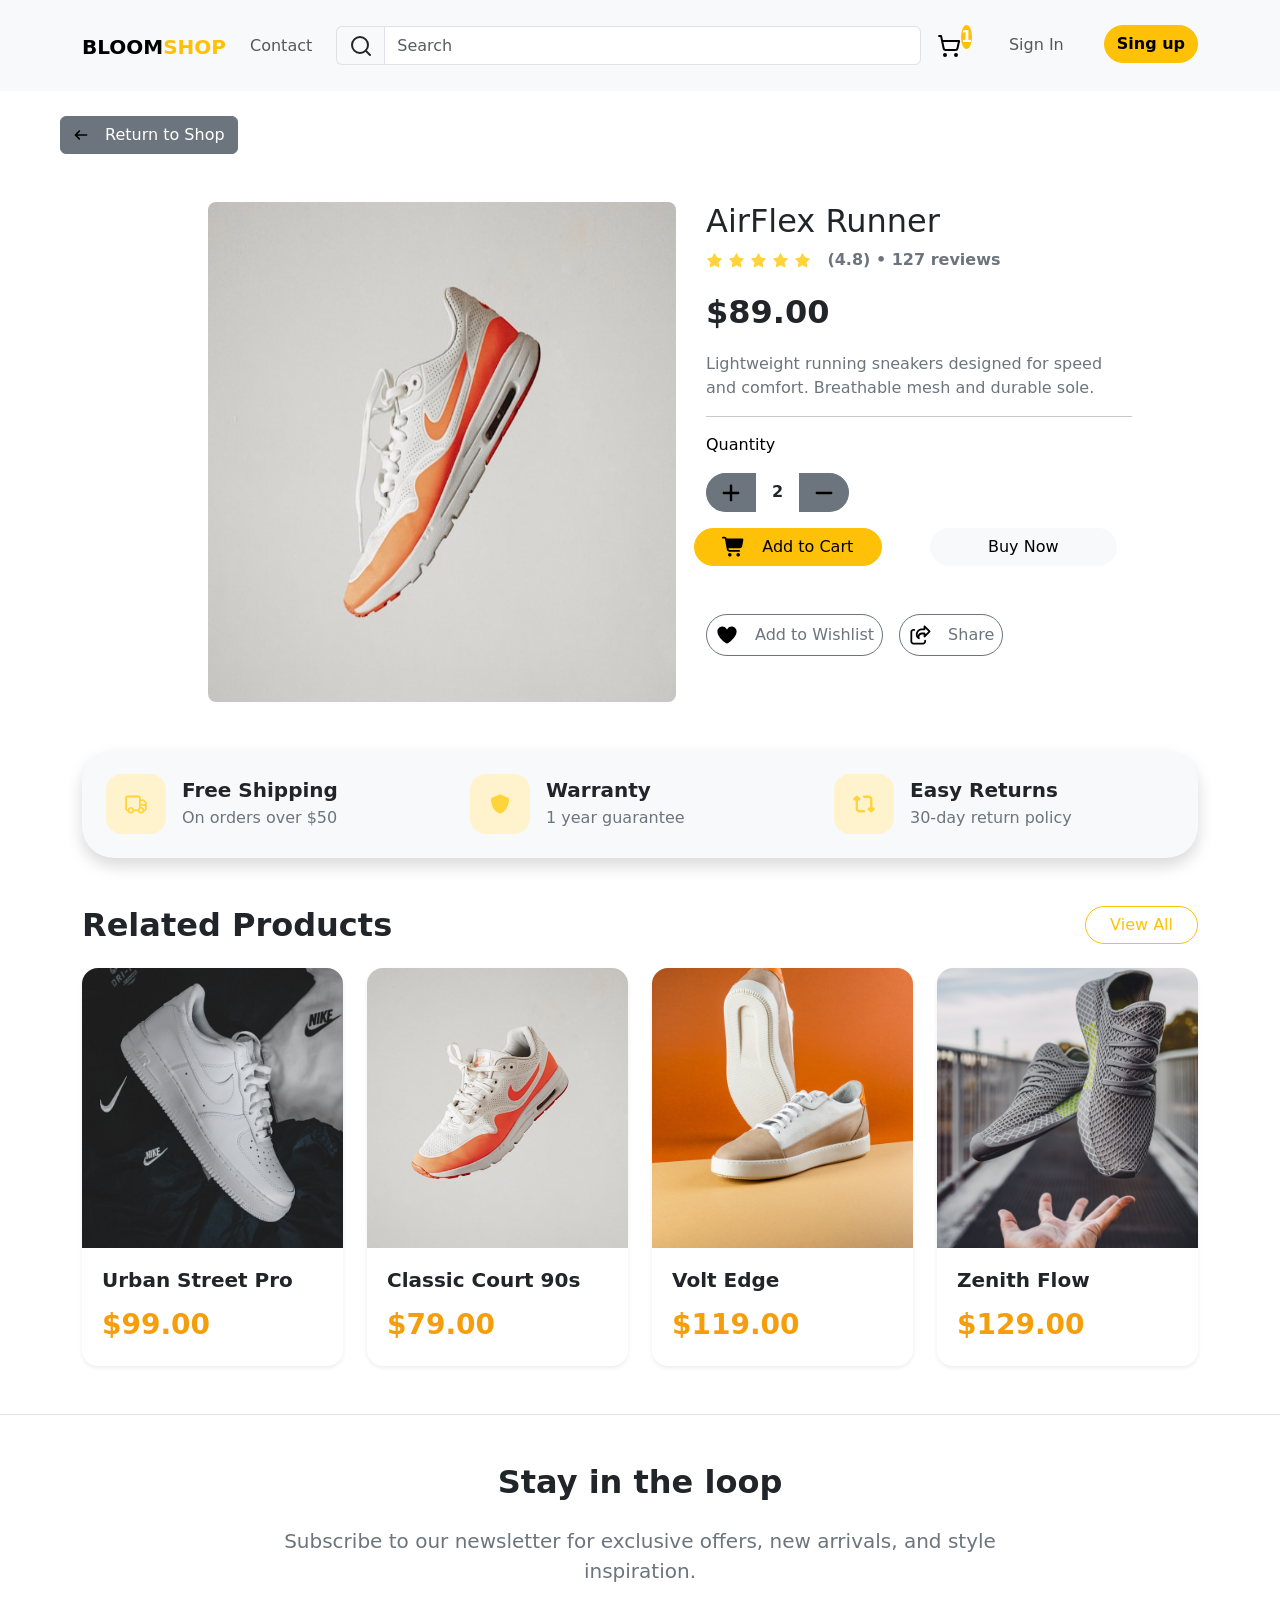
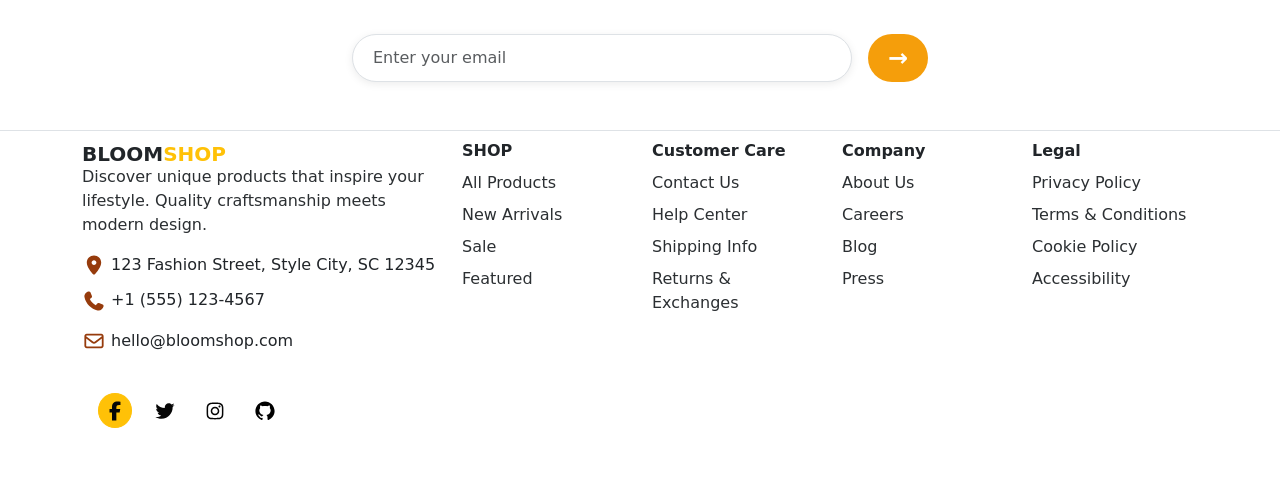
==== commit c7f224f5: "product_1.html" ====
--- a/product_1.html
+++ b/product_1.html
@@ -129,7 +129,7 @@
 
             <!-- Item 1 -->
             <div class="col-md-4">
-                <div class="d-flex align-items-center justify-content-center justify-content-md-start">
+                <div class="d-flex align-items-center  justify-content-md-start">
 
                     <div class="bg-warning-subtle rounded-4 d-flex align-items-center justify-content-center"
                          style="width:60px;height:60px;">
@@ -149,7 +149,7 @@
 
             <!-- Item 2 -->
             <div class="col-md-4 mt-4 mt-md-0">
-                <div class="d-flex align-items-center justify-content-center justify-content-md-start">
+                <div class="d-flex align-items-center  justify-content-md-start">
 
                     <div class="bg-warning-subtle rounded-4 d-flex align-items-center justify-content-center"
                          style="width:60px;height:60px;">
@@ -168,7 +168,7 @@
 
             <!-- Item 3 -->
             <div class="col-md-4 mt-4 mt-md-0">
-                <div class="d-flex align-items-center justify-content-center justify-content-md-start">
+                <div class="d-flex align-items-center  justify-content-md-start">
 
                     <div class="bg-warning-subtle rounded-4 d-flex align-items-center justify-content-center"
                          style="width:60px;height:60px;">
@@ -191,9 +191,155 @@
 </div>
 
     <!-- Related Products -->
-    <div class="related-prodects">
-        <div class="container"></div>
+<div class="related-products mt-5">
+    <div class="container">
+
+        <!-- Header -->
+        <div class="d-flex justify-content-between align-items-center mb-4">
+            <h2 class="fw-bold mb-0">Related Products</h2>
+
+            <a href="#!" class="btn btn-outline-warning rounded-pill px-4">
+                View All
+            </a>
+        </div>
+
+        <!-- Products -->
+        <div class="row g-4">
+
+            <!-- Product 1 -->
+            <div class="col-lg-3 col-md-6">
+                <a href="#!" class="text-decoration-none">
+                    <div class="card border-0 shadow-sm h-100 rounded-4 overflow-hidden">
+
+                        <img src="./assets/img/product_3.jpg"
+                             class="card-img-top"
+                             alt="Urban Street Pro">
+
+                        <div class="card-body">
+                            <h5 class="text-dark fw-semibold">
+                                Urban Street Pro
+                            </h5>
+
+                            <p class="fs-3 fw-bold text-warning mb-0">
+                                $99.00
+                            </p>
+                        </div>
+
+                    </div>
+                </a>
+            </div>
+
+            <!-- Product 2 -->
+            <div class="col-lg-3 col-md-6">
+                <a href="#!" class="text-decoration-none">
+                    <div class="card border-0 shadow-sm h-100 rounded-4 overflow-hidden">
+
+                        <img src="./assets/img/product_4.jpg"
+                             class="card-img-top"
+                             alt="Classic Court 90s">
+
+                        <div class="card-body">
+                            <h5 class="text-dark fw-semibold">
+                                Classic Court 90s
+                            </h5>
+
+                            <p class="fs-3 fw-bold text-warning mb-0">
+                                $79.00
+                            </p>
+                        </div>
+
+                    </div>
+                </a>
+            </div>
+
+            <!-- Product 3 -->
+            <div class="col-lg-3 col-md-6">
+                <a href="#!" class="text-decoration-none">
+                    <div class="card border-0 shadow-sm h-100 rounded-4 overflow-hidden">
+
+                        <img src="./assets/img/product_5.jpg"
+                             class="card-img-top"
+                             alt="Volt Edge">
+
+                        <div class="card-body">
+                            <h5 class="text-dark fw-semibold">
+                                Volt Edge
+                            </h5>
+
+                            <p class="fs-3 fw-bold text-warning mb-0">
+                                $119.00
+                            </p>
+                        </div>
+
+                    </div>
+                </a>
+            </div>
+
+            <!-- Product 4 -->
+            <div class="col-lg-3 col-md-6">
+                <a href="#!" class="text-decoration-none">
+                    <div class="card border-0 shadow-sm h-100 rounded-4 overflow-hidden">
+
+                        <img src="./assets/img/product_6.jpg"
+                             class="card-img-top"
+                             alt="Zenith Flow">
+
+                        <div class="card-body">
+                            <h5 class="text-dark fw-semibold">
+                                Zenith Flow
+                            </h5>
+
+                            <p class="fs-3 fw-bold text-warning mb-0">
+                                $129.00
+                            </p>
+                        </div>
+
+                    </div>
+                </a>
+            </div>
+
+        </div>
+
     </div>
+</div>
+<!-- Newsletter -->
+<section class="newsletter py-5 mt-5 border-top border-bottom">
+    <div class="container">
+
+        <div class="row justify-content-center">
+            <div class="col-lg-8 text-center">
+
+                <h2 class="fw-bold mb-4">
+                    Stay in the loop
+                </h2>
+
+                <p class="text-secondary fs-5 mb-5">
+                    Subscribe to our newsletter for exclusive offers,
+                    new arrivals, and style inspiration.
+                </p>
+
+                <form>
+                    <div class="d-flex justify-content-center gap-3">
+
+                        <input
+                            type="email"
+                            class="form-control newsletter-input"
+                            placeholder="Enter your email">
+
+                        <button
+                            type="submit"
+                            class="btn newsletter-btn">
+                            →
+                        </button>
+
+                    </div>
+                </form>
+
+            </div>
+        </div>
+
+    </div>
+</section>
     <!-- footer -->
      <footer>
         <div class="container pt-2">
--- a/assets/css/style.css
+++ b/assets/css/style.css
@@ -4,8 +4,68 @@
     background-size: cover;
 }
 
+
 .view-product img{
     width:   468px;
     height: 500px;
     background-size: cover;
+}
+
+
+.related-products .card{
+    border-radius: 24px;
+}
+
+.related-products .card-img-top{
+    width: 100%;
+    height: 280px;
+    object-fit: cover;
+}
+
+.related-products .card-body{
+    padding: 1.25rem;
+}
+
+.related-products .card-body h5{
+    margin-bottom: 12px;
+}
+
+.related-products .card-body p{
+    color: #f59e0b !important;
+}
+
+
+
+.newsletter{
+    background: #fff;
+}
+
+.newsletter-input{
+    max-width: 500px;
+    height: 48px;
+    border-radius: 24px;
+    border: 1px solid #dee2e6;
+    padding: 0 20px;
+    box-shadow: 0 2px 8px rgba(0,0,0,.08);
+}
+
+.newsletter-input:focus{
+    box-shadow: 0 0 0 0.25rem rgba(255,193,7,.25);
+    border-color: #ffc107;
+}
+
+.newsletter-btn{
+    width: 60px;
+    height: 48px;
+    border-radius: 24px;
+    background: #f59e0b;
+    border: none;
+    color: white;
+    font-size: 1.5rem;
+    font-weight: bold;
+}
+
+.newsletter-btn:hover{
+    background: #e69008;
+    color: white;
 }
